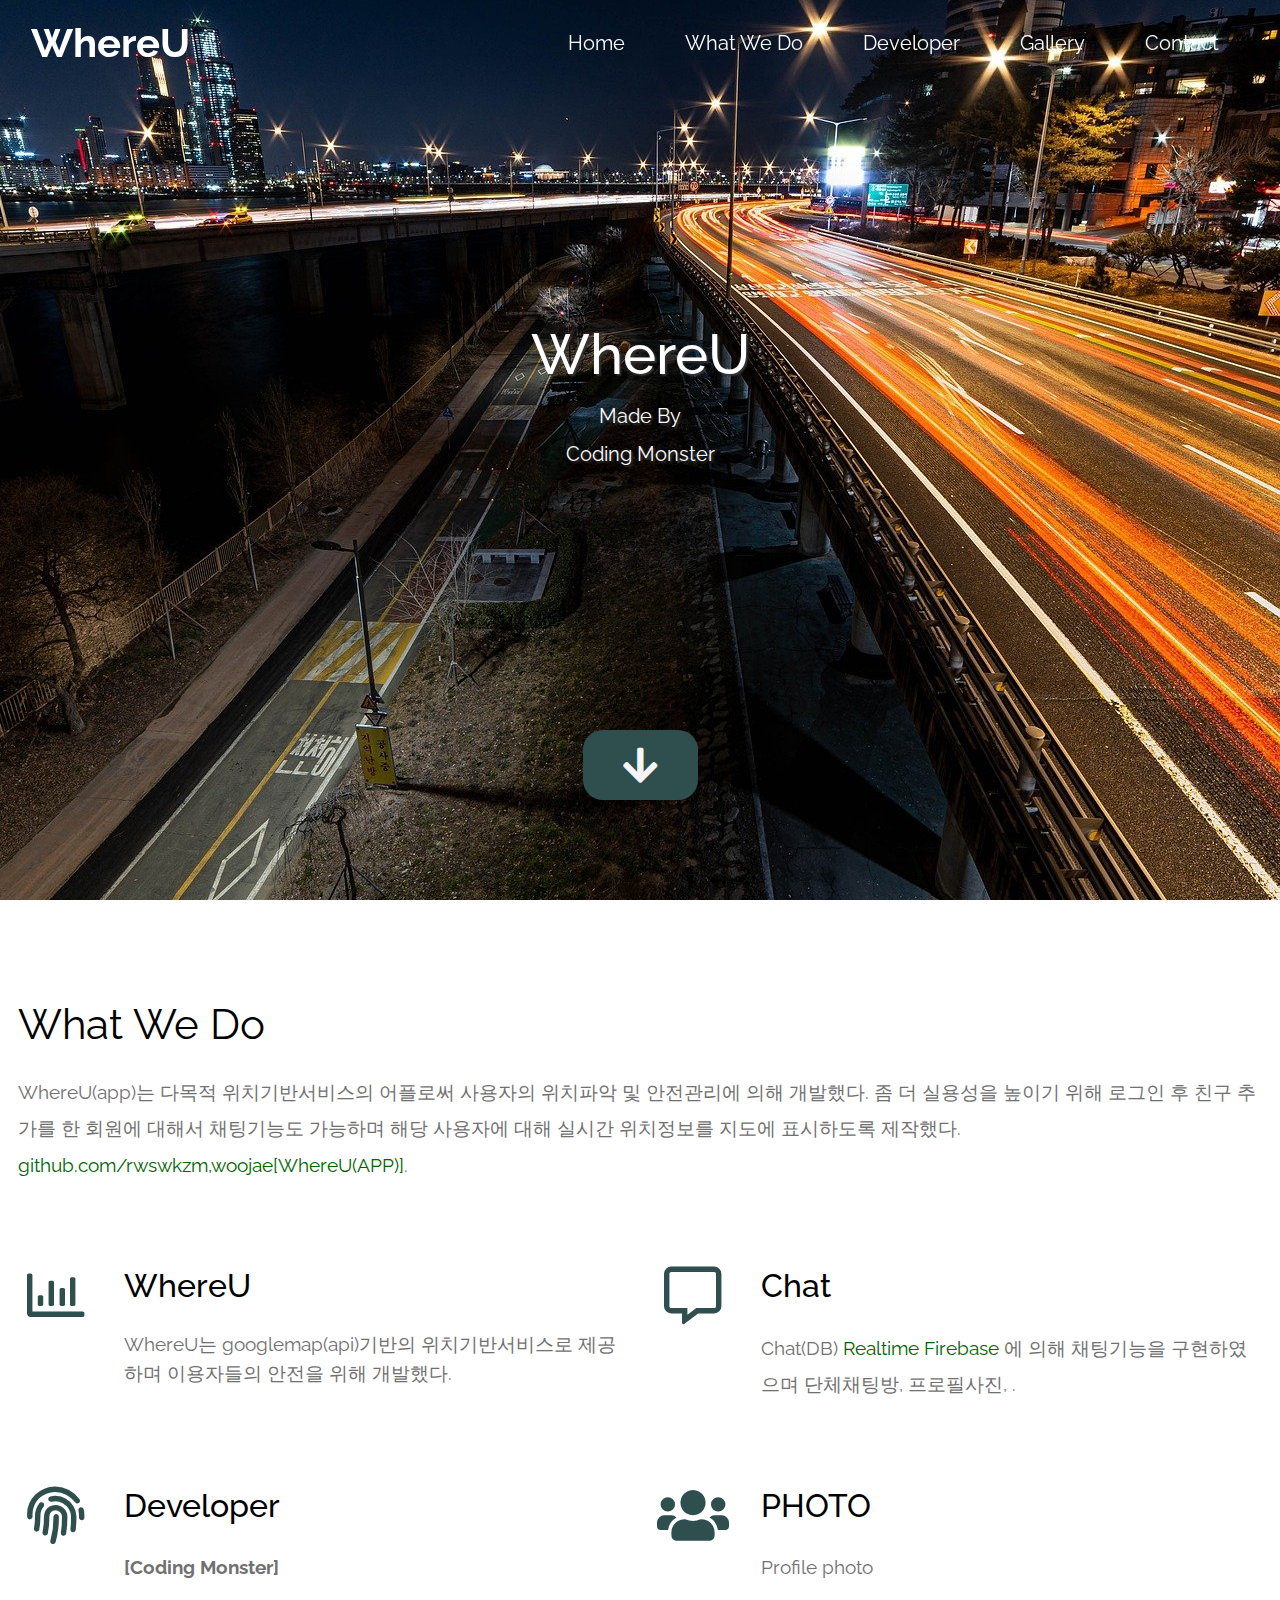
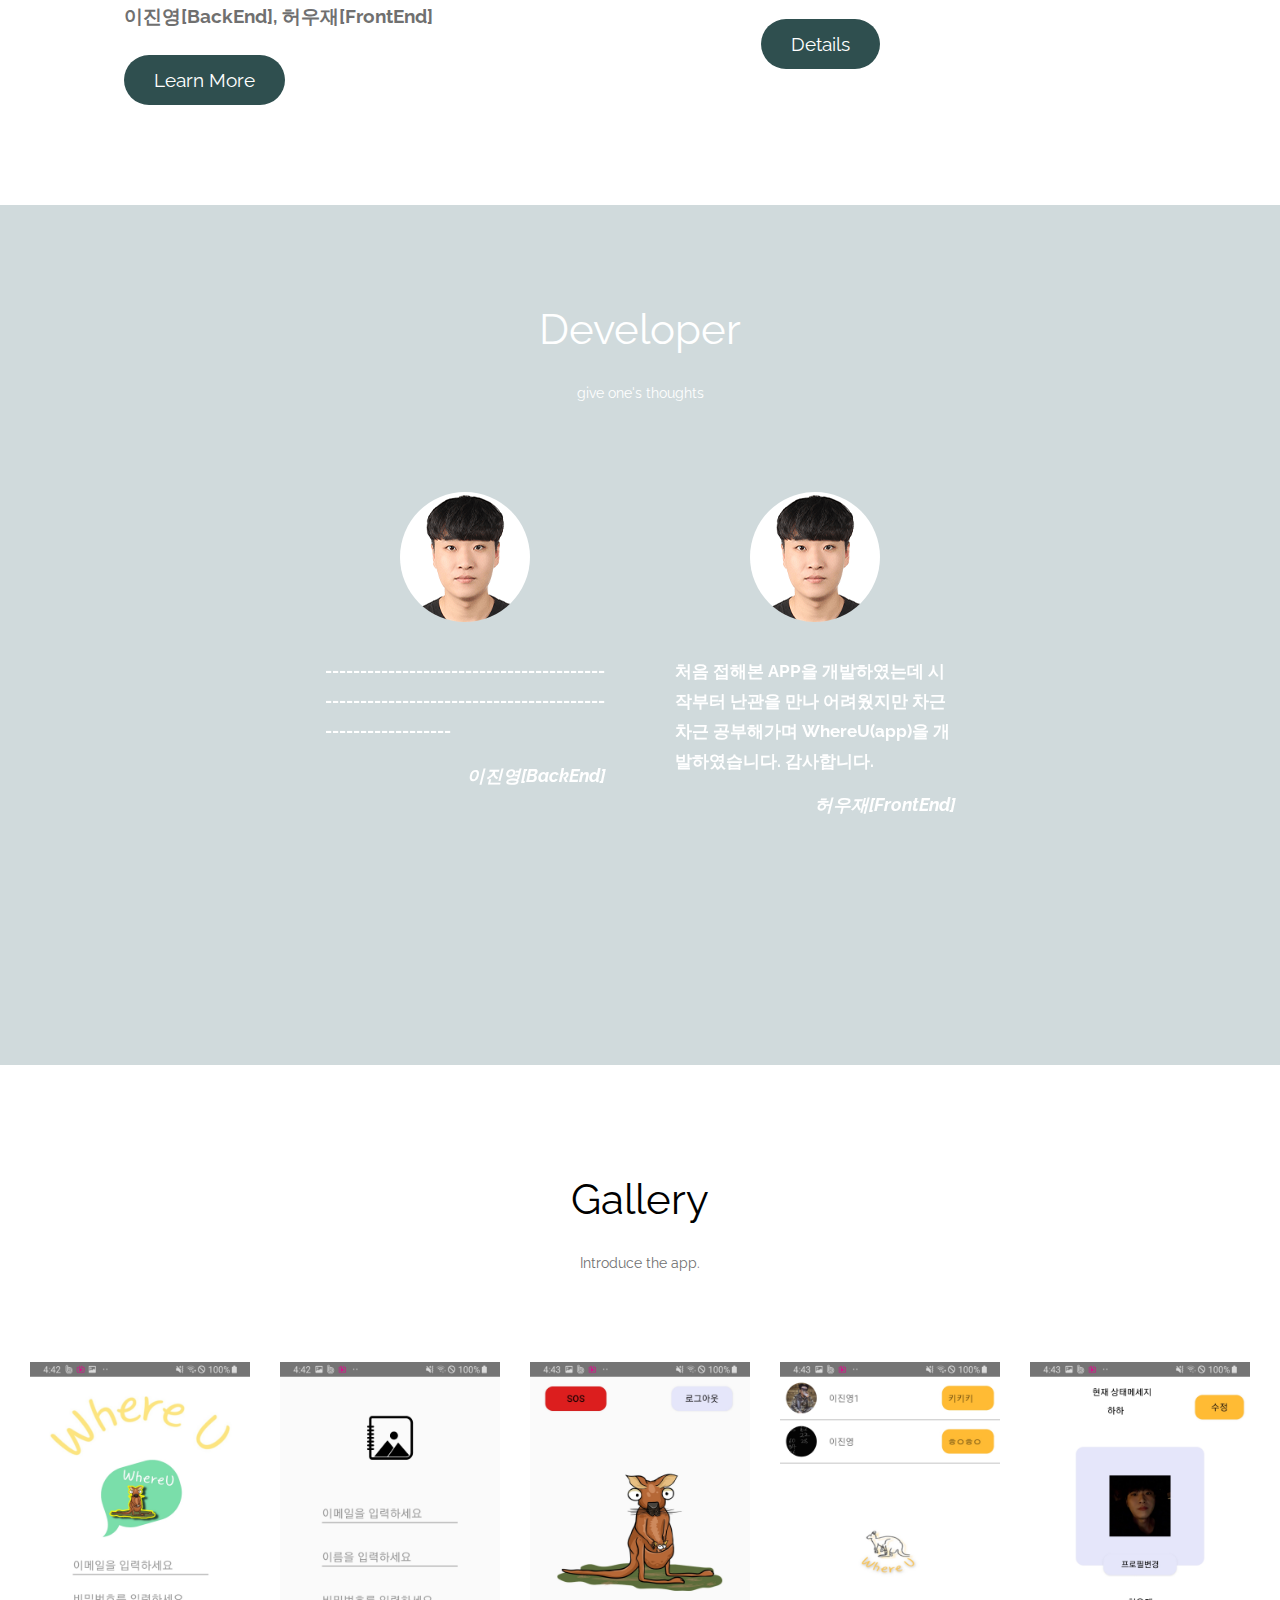
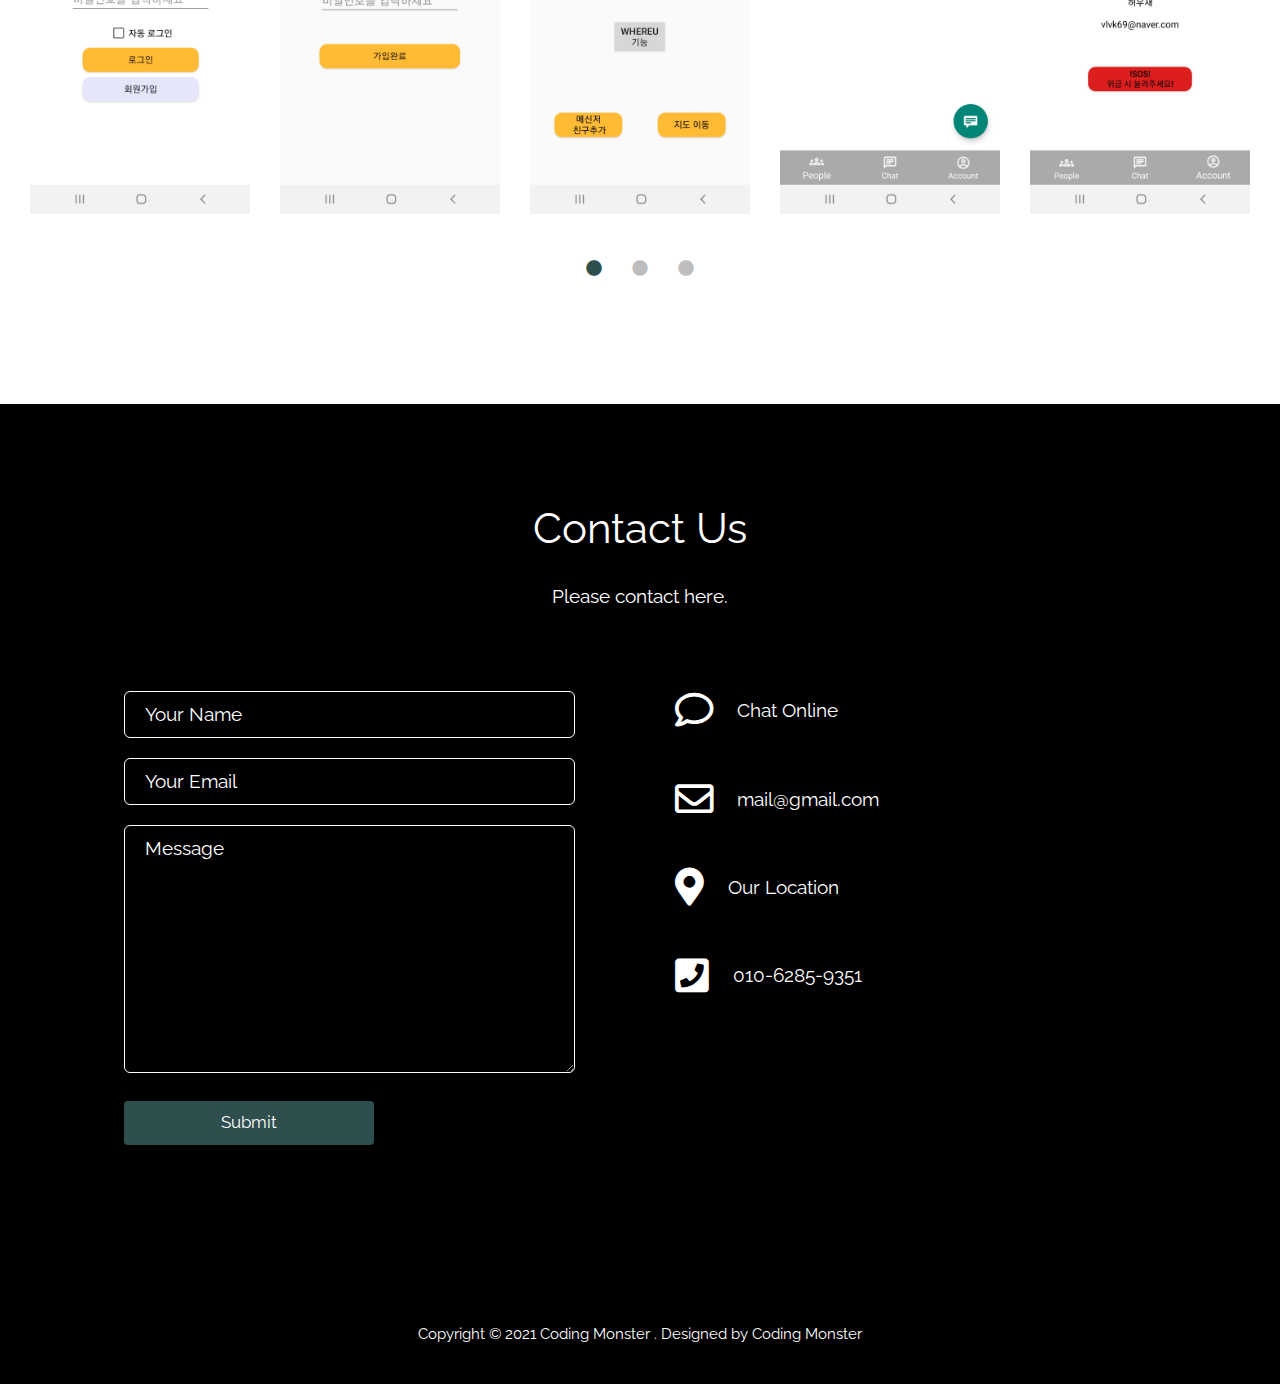
==== WhereU/index.html @ 2d0044aa "hi" ====
<!DOCTYPE html>
<html lang="en">
  <head>
    <meta charset="UTF-8" />
    <meta name="viewport" content="width=device-width, initial-scale=1.0" />
    <meta http-equiv="X-UA-Compatible" content="ie=edge" />
    <title>WhereU[Coding Monster]</title>
    <link rel="stylesheet" href="fontawesome-5.5/css/all.min.css" />
    <link rel="stylesheet" href="slick/slick.css">
    <link rel="stylesheet" href="slick/slick-theme.css">
    <link rel="stylesheet" href="magnific-popup/magnific-popup.css">
    <link rel="stylesheet" href="css/bootstrap.min.css" />
    <link rel="stylesheet" href="css/tooplate-infinite-loop.css" />
<!--
Tooplate 2117 Infinite Loop
https://www.tooplate.com/view/2117-infinite-loop
-->

  </head>
  <body>    
    <!-- Hero section -->
    <section id="infinite" class="text-white tm-font-big tm-parallax">
      <!-- Navigation -->
      <nav class="navbar navbar-expand-md tm-navbar" id="tmNav">              
        <div class="container">   
          <div class="tm-next">
              <a href="#infinite" class="navbar-brand">WhereU</a>
          </div>             
            
          <button class="navbar-toggler" type="button" data-toggle="collapse" data-target="#navbarSupportedContent" aria-controls="navbarSupportedContent" aria-expanded="false" aria-label="Toggle navigation">
            <i class="fas fa-bars navbar-toggler-icon"></i>
          </button>
          <div class="collapse navbar-collapse" id="navbarSupportedContent">
            <ul class="navbar-nav ml-auto">
              <li class="nav-item">
                  <a class="nav-link tm-nav-link" href="#infinite">Home</a>
              </li>
              <li class="nav-item">
                  <a class="nav-link tm-nav-link" href="#whatwedo">What We Do</a>
              </li>
              <li class="nav-item">
                <a class="nav-link tm-nav-link" href="#testimonials">Developer</a>
              </li>
              <li class="nav-item">
                  <a class="nav-link tm-nav-link" href="#gallery">Gallery</a>
              </li>
              <li class="nav-item">
                  <a class="nav-link tm-nav-link" href="#contact">Contact</a>
              </li>                    
            </ul>
          </div>        
        </div>
      </nav>
      
      <div class="text-center tm-hero-text-container">
        <div class="tm-hero-text-container-inner">
            <h2 class="tm-hero-title">WhereU</h2>
            <p class="tm-hero-subtitle">
              Made By
              <br>Coding Monster
            </p>
        </div>        
      </div>

      <div class="tm-next tm-intro-next">
        <a href="#whatwedo" class="text-center tm-down-arrow-link">
          <i class="fas fa-2x fa-arrow-down tm-down-arrow"></i>
        </a>
      </div>      
    </section>

    <section id="whatwedo" class="tm-section-pad-top">
      
      <div class="container">

            <div class="row tm-content-box"><!-- first row -->
                <div class="col-lg-12 col-xl-12">
                    <div class="tm-intro-text-container">
                        <h2 class="tm-text-primary mb-4 tm-section-title">What We Do</h2>
                        <p class="mb-4 tm-intro-text">
                          WhereU(app)는 다목적 위치기반서비스의 어플로써 사용자의 위치파악 및 안전관리에 의해 개발했다. 좀 더 실용성을 높이기 위해 로그인 후 친구 추가를 한 회원에 대해서 채팅기능도 가능하며 해당 사용자에 대해 실시간 위치정보를 지도에 표시하도록 제작했다.
                          <a href="https://github.com/roswkzm/android_project">github.com/rwswkzm,woojae[WhereU(APP)]</a>.</p>
                    </div>
                </div>

            </div><!-- first row -->
            
            <div class="row tm-content-box"><!-- second row -->
        		<div class="col-lg-1">
                    <i class="far fa-3x fa-chart-bar text-center tm-icon"></i>
                </div>
                <div class="col-lg-5">
                    <div class="tm-intro-text-container">
                        <h2 class="tm-text-primary mb-4">WhereU</h2>
                        WhereU는 googlemap(api)기반의 위치기반서비스로 제공하며 이용자들의 안전을 위해 개발했다.<p class="mb-4 tm-intro-text">
                          </p>
                    </div>
                </div>
                
                <div class="col-lg-1">
                    <i class="far fa-3x fa-comment-alt text-center tm-icon"></i>
                </div>
                <div class="col-lg-5">
                    <div class="tm-intro-text-container">
                        <h2 class="tm-text-primary mb-4">Chat</h2>
                        <p class="mb-4 tm-intro-text">
                          Chat(DB) <a rel="nofollow" href="https://console.firebase.google.com/u/1/project/whereu-6faf0/database/whereu-6faf0-default-rtdb/data">Realtime Firebase</a> 에 의해 채팅기능을 구현하였으며 단체채팅방, 프로필사진, .</p>
                    </div>
                </div>

            </div><!-- second row -->
            
            <div class="row tm-content-box"><!-- third row -->
        		<div class="col-lg-1">
                    <i class="fas fa-3x fa-fingerprint text-center tm-icon"></i>
                </div>
                <div class="col-lg-5">
                    <div class="tm-intro-text-container">
                        <h2 class="tm-text-primary mb-4">Developer</h2>
                        <p class="mb-4 tm-intro-text">
                        <P><strong>[Coding Monster]</strong> </P> <strong>이진영[BackEnd], 허우재[FrontEnd]</strong></p>
                          
                          <div class="tm-continue">
                            <a href="#testimonials" class="tm-intro-text tm-btn-primary">Learn More</a>
                        </div>
                    </div>
                </div>
                
                <div class="col-lg-1">
                    <i class="fas fa-3x fa-users text-center tm-icon"></i>
                </div>
                <div class="col-lg-5">
                    <div class="tm-intro-text-container">
                      <h2 class="tm-text-primary mb-4">PHOTO</h2>
                        <p class="mb-4 tm-intro-text">
                          Profile photo</p>
                          
                          <div class="tm-continue">
                            <a href="#testimonials" class="tm-intro-text tm-btn-primary">Details</a>
                        </div>
                    </div>
                </div>

            </div><!-- third row -->

        </div>
      
    </section>
    
    <section id="testimonials" class="tm-section-pad-top tm-parallax-2">      
      <div class="container tm-testimonials-content">
        <div class="row">
          <div class="col-lg-12 tm-content-box">
            <h2 class="text-white text-center mb-4 tm-section-title">Developer</h2>
            <p class="mx-auto tm-section-desc text-center">
              give one's thoughts
              </p>
            <div class="mx-auto tm-gallery-container tm-gallery-container-2">
              <div class="tm-testimonials-carousel">
                <figure class="tm-testimonial-item">
                  <img src="img/heo1.gif" alt="Image" class="img-fluid mx-auto">
                  <blockquote><strong>--------------------------------------------------------------------------------------------------</strong></blockquote>
                  <figcaption><strong>이진영[BackEnd]</strong></figcaption>
                </figure>

                <figure class="tm-testimonial-item">
                  <img src="img/heo1.gif" alt="Image" class="img-fluid mx-auto">
                  <blockquote><strong>처음 접해본 APP을 개발하였는데 시작부터 난관을 만나 어려웠지만 차근차근 공부해가며 WhereU(app)을 개발하였습니다. 감사합니다.</strong></blockquote>
                  <figcaption><strong>허우재[FrontEnd]</strong></figcaption>
                </figure>
              </div>
            </div>
          </div>
        </div>
      </div>
      <div class="tm-bg-overlay"></div>
    </section>
    
    <section id="gallery" class="tm-section-pad-top">
      <div class="container tm-container-gallery">
        <div class="row">
          <div class="text-center col-12">
              <h2 class="tm-text-primary tm-section-title mb-4">Gallery</h2>
              <p class="mx-auto tm-section-desc">
                Introduce the app.
              </p>
          </div>            
        </div>
        <div class="row">
            <div class="col-12">
                <div class="mx-auto tm-gallery-container">
                    <div class="grid tm-gallery">
                      <a href="img/1 (1).jpg">
                        <figure class="effect-honey tm-gallery-item">
                          <img src="img/1 (1).jpg" alt="Image 1" class="img-fluid">
                          <figcaption>
                            <h2><i>MainLoginActivity <span>Login Page</span></i></h2>
                          </figcaption>
                        </figure>
                      </a>
                      <a href="img/1 (2).jpg">
                        <figure class="effect-honey tm-gallery-item">
                          <img src="img/1 (2).jpg" alt="Image 2" class="img-fluid">
                          <figcaption>
                            <h2><i>LoginActivity <span>join membership</span></i></h2>
                          </figcaption>
                        </figure>
                      </a>
                      <a href="img/1 (3).jpg">
                        <figure class="effect-honey tm-gallery-item">
                          <img src="img/1 (3).jpg" alt="Image 3" class="img-fluid">
                          <figcaption>
                            <h2><i><span>MainActivity</span> Choice window</i></h2>
                          </figcaption>
                        </figure>
                      </a>
                      <a href="img/1 (4).jpg">
                        <figure class="effect-honey tm-gallery-item">
                          <img src="img/1 (4).jpg" alt="Image 4" class="img-fluid">
                          <figcaption>
                            <h2><i>ChatActivity <span>People chat</span></i></h2>
                          </figcaption>
                        </figure>
                      </a>
                      <a href="img/1 (6).jpg">
                        <figure class="effect-honey tm-gallery-item">
                          <img src="img/1 (6).jpg" alt="Image 5" class="img-fluid">
                          <figcaption>
                            <h2><i><span>Account</span> a personal profile</i></h2>
                          </figcaption>
                        </figure>
                      </a>
                      <a href="img/1 (7).jpg">
                        <figure class="effect-honey tm-gallery-item">
                          <img src="img/1 (7).jpg" alt="Image 6" class="img-fluid">
                          <figcaption>
                            <h2><i>User <span>room</span></i></h2>
                          </figcaption>
                        </figure>
                      </a>
                      <a href="img/1 (9).jpg">
                        <figure class="effect-honey tm-gallery-item">
                          <img src="img/1 (9).jpg" alt="Image 7" class="img-fluid">
                          <figcaption>
                            <h2><i>MAPs <span>sangji</span></i></h2>
                          </figcaption>
                        </figure>
                      </a>
                      <a href="img/1 (10).jpg">
                        <figure class="effect-honey tm-gallery-item">
                          <img src="img/1 (10).jpg" alt="Image 8" class="img-fluid">
                          <figcaption>
                            <h2><i>My location <span>lat&long</span></i></h2>
                          </figcaption>
                        </figure>
                      </a>
                    </div>
                </div>                
            </div>        
          </div>
      </div>
    </section>

    <!-- Contact -->
    <section id="contact" class="tm-section-pad-top tm-parallax-2">
    
      <div class="container tm-container-contact">
        
        <div class="row">
            
            <div class="text-center col-12">
                <h2 class="tm-section-title mb-4">Contact Us</h2>
                <p class="mb-5">
                  Please contact here.
                </p><br>
            </div>
            
            <div class="col-sm-12 col-md-6">
              <form action="" method="get">
                <input id="name" name="name" type="text" placeholder="Your Name" class="tm-input" required />
                <input id="email" name="email" type="email" placeholder="Your Email" class="tm-input" required />
                <textarea id="message" name="message" rows="8" placeholder="Message" class="tm-input" required></textarea>
                <button type="submit" class="btn tm-btn-submit">Submit</button>
              </form>
            </div>
            
            <div class="col-sm-12 col-md-6">

                <div class="contact-item">
                  <a rel="nofollow" href="https://github.com/roswkzm/android_project" class="item-link">
                      <i class="far fa-2x fa-comment mr-4"></i>
                      <span class="mb-0">Chat Online</span>
                  </a>              
                </div>
                
                <div class="contact-item">
                  <a rel="nofollow" href="h69088@gmail.com" class="item-link">
                      <i class="far fa-2x fa-envelope mr-4"></i>
                      <span class="mb-0">mail@gmail.com</span>
                  </a>              
                </div>
                
                <div class="contact-item">
                  <a rel="nofollow" href="https://www.google.com/maps" class="item-link">
                      <i class="fas fa-2x fa-map-marker-alt mr-4"></i>
                      <span class="mb-0">Our Location</span>
                  </a>              
                </div>
                
                <div class="contact-item">
                  <a rel="nofollow" href="tel:01062859351" class="item-link">
                      <i class="fas fa-2x fa-phone-square mr-4"></i>
                      <span class="mb-0">010-6285-9351</span>
                  </a>              
                </div>
                
                <div class="contact-item">&nbsp;</div>
            
            </div>
            
            
        </div><!-- row ending -->
        
      </div>

      	<footer class="text-center small tm-footer">
          <p class="mb-0">
          Copyright &copy; 2021 Coding Monster
          
          . <a rel="nofollow" href="https://www.tooplate.com" title="HTML templates">Designed by Coding Monster</a></p>
        </footer>

    </section>
    
    <script src="js/jquery-1.9.1.min.js"></script>     
    <script src="slick/slick.min.js"></script>
    <script src="magnific-popup/jquery.magnific-popup.min.js"></script>
    <script src="js/easing.min.js"></script>
    <script src="js/jquery.singlePageNav.min.js"></script>     
    <script src="js/bootstrap.min.js"></script> 
    <script>

      function getOffSet(){
        var _offset = 450;
        var windowHeight = window.innerHeight;

        if(windowHeight > 500) {
          _offset = 400;
        } 
        if(windowHeight > 680) {
          _offset = 300
        }
        if(windowHeight > 830) {
          _offset = 210;
        }

        return _offset;
      }

      function setParallaxPosition($doc, multiplier, $object){
        var offset = getOffSet();
        var from_top = $doc.scrollTop(),
          bg_css = 'center ' +(multiplier * from_top - offset) + 'px';
        $object.css({"background-position" : bg_css });
      }

      // Parallax function
      // Adapted based on https://codepen.io/roborich/pen/wpAsm        
      var background_image_parallax = function($object, multiplier, forceSet){
        multiplier = typeof multiplier !== 'undefined' ? multiplier : 0.5;
        multiplier = 1 - multiplier;
        var $doc = $(document);
        // $object.css({"background-attatchment" : "fixed"});

        if(forceSet) {
          setParallaxPosition($doc, multiplier, $object);
        } else {
          $(window).scroll(function(){          
            setParallaxPosition($doc, multiplier, $object);
          });
        }
      };

      var background_image_parallax_2 = function($object, multiplier){
        multiplier = typeof multiplier !== 'undefined' ? multiplier : 0.5;
        multiplier = 1 - multiplier;
        var $doc = $(document);
        $object.css({"background-attachment" : "fixed"});
        
        $(window).scroll(function(){
          if($(window).width() > 768) {
            var firstTop = $object.offset().top,
                pos = $(window).scrollTop(),
                yPos = Math.round((multiplier * (firstTop - pos)) - 186);              

            var bg_css = 'center ' + yPos + 'px';

            $object.css({"background-position" : bg_css });
          } else {
            $object.css({"background-position" : "center" });
          }
        });
      };
      
      $(function(){
        // Hero Section - Background Parallax
        background_image_parallax($(".tm-parallax"), 0.30, false);
        background_image_parallax_2($("#contact"), 0.80);   
        background_image_parallax_2($("#testimonials"), 0.80);   
        
        // Handle window resize
        window.addEventListener('resize', function(){
          background_image_parallax($(".tm-parallax"), 0.30, true);
        }, true);

        // Detect window scroll and update navbar
        $(window).scroll(function(e){          
          if($(document).scrollTop() > 120) {
            $('.tm-navbar').addClass("scroll");
          } else {
            $('.tm-navbar').removeClass("scroll");
          }
        });
        
        // Close mobile menu after click 
        $('#tmNav a').on('click', function(){
          $('.navbar-collapse').removeClass('show'); 
        })

        // Scroll to corresponding section with animation
        $('#tmNav').singlePageNav({
          'easing': 'easeInOutExpo',
          'speed': 600
        });        
        
        // Add smooth scrolling to all links
        // https://www.w3schools.com/howto/howto_css_smooth_scroll.asp
        $("a").on('click', function(event) {
          if (this.hash !== "") {
            event.preventDefault();
            var hash = this.hash;

            $('html, body').animate({
              scrollTop: $(hash).offset().top
            }, 600, 'easeInOutExpo', function(){
              window.location.hash = hash;
            });
          } // End if
        });

        // Pop up
        $('.tm-gallery').magnificPopup({
          delegate: 'a',
          type: 'image',
          gallery: { enabled: true }
        });

        $('.tm-testimonials-carousel').slick({
          dots: true,
          prevArrow: false,
          nextArrow: false,
          infinite: false,
          slidesToShow: 3,
          slidesToScroll: 1,
          responsive: [
            {
              breakpoint: 992,
              settings: {
                slidesToShow: 2
              }
            },
            {
              breakpoint: 768,
              settings: {
                slidesToShow: 2
              }
            }, 
            {
              breakpoint: 480,
              settings: {
                  slidesToShow: 1
              }                 
            }
          ]
        });

        // Gallery
        $('.tm-gallery').slick({
          dots: true,
          infinite: false,
          slidesToShow: 5,
          slidesToScroll: 2,
          responsive: [
          {
            breakpoint: 1199,
            settings: {
              slidesToShow: 4,
              slidesToScroll: 2
            }
          },
          {
            breakpoint: 991,
            settings: {
              slidesToShow: 3,
              slidesToScroll: 2
            }
          },
          {
            breakpoint: 767,
            settings: {
              slidesToShow: 2,
              slidesToScroll: 1
            }
          },
          {
            breakpoint: 480,
            settings: {
              slidesToShow: 1,
              slidesToScroll: 1
            }
          }
        ]
        });
      });
    </script>
  </body>
</html>
---- WhereU/css/tooplate-infinite-loop.css ----
@import url("https://fonts.googleapis.com/css?family=Raleway:100,300,400,500,700,900");

body {
	font-family: "Raleway", sans-serif;
	font-size: 1.2em;
  color: #707070;
  margin: 0;
  padding: 0;
  overflow-x: hidden;
}
a {
  transition: all 0.3s ease;
  color: darkgreen;
}

a:hover,
a:focus {
  text-decoration: none;
  color: #D40;
}

a:focus {
  outline: none;
}

.btn {
  padding: 8px 32px;
}

.btn:hover {
  background-color: #ced4da;
}

blockquote {
  font-size: 0.86em;
  line-height: 1.8em;
}

.tm-section-pad-top {
  padding-top: 80px;
  padding-bottom: 40px;
}

.tm-content-box {
  padding-top: 20px;
  padding-bottom: 40px;
}

.tm-text-primary {
  color: black;
}

.tm-font-big {
  font-size: 1.25rem;
}

.tm-btn-primary {
  color: white;
  border-radius: 25px;
  background-color: darkslategray;
  padding: 14px 30px;
}

.tm-btn-primary:hover,
.tm-btn-primary:focus {
  color: white;
  background-color: darkcyan;
}

/* Navbar */

.tm-navbar {
  position: fixed;
  width: 100%;
  z-index: 1000;
  background-color: transparent;
  transition: all 0.3s ease;
}

.tm-navbar.scroll {
  background-color: white;
  border-bottom: 1px solid #e9ecef;
}

.navbar-brand {
  color: white;
  font-size: 2em;
  font-weight: bold;
}

.navbar-brand:hover,
.tm-navbar.scroll .navbar-brand:hover {
  color: darkslategray;
}

.tm-navbar.scroll .navbar-brand {
  color: darkslategray;
}

.nav-item {
  list-style: none;
}

.tm-nav-link {
  color: white;
}

.tm-navbar.scroll .tm-nav-link {
  color: darkslategray;
}

.tm-navbar.scroll .tm-nav-link:hover,
.tm-navbar.scroll .tm-nav-link.current,
.tm-nav-link:hover {
  color: #FFF;
  border-radius: 25px;
  background-color: darkslategray;
}

.navbar-toggler {
  border: 1px solid white;
  padding-left: 10px;
  padding-right: 10px;
}

.navbar-toggler-icon {
  color: white;
  padding-top: 6px;
}

.tm-navbar.scroll .navbar-toggler {
  border: 1px solid #707070;
}

.tm-navbar.scroll .navbar-toggler-icon {
  color: #707070;
}

/* Hero */

#infinite {
	background-color: #222;
  background-image: url(../img/back4.jpg);
  background-repeat: no-repeat;
  height: 100vh;
  min-height: 375px;
  position: relative;
}

@media (min-height: 600px) and (min-width: 1920px) {
  #infinite {
    background-size: cover;
  }
}

@media (min-height: 830px) {
  #infinite {
    background-position: center -210px;
  }
}

@media (min-height: 680px) and (max-height: 829px) {
  #infinite {
    background-position: center -300px;
  }
}

@media (min-height: 500px) and (max-height: 679px) {
  #infinite {
    background-position: center -400px;
  }
}

@media (max-height: 499px) {
  #infinite {
    background-position: center -450px;
  }
}

.tm-hero-text-container {
  width: 100%;
  height: 100%;
  display: flex;
  flex-flow: column;
  justify-content: center;
}

.tm-hero-text-container-inner {
  margin-top: -90px;
}

.tm-hero-title {
  font-size: 3.5rem;
  text-shadow: 2px 2px 2px #333;
}

.tm-hero-subtitle {
  text-shadow: 2px 2px 2px #333;
}

.tm-intro-next {
  position: absolute;
  bottom: 100px;
  left: 0;
  right: 0;
}

@media (max-height: 480px) {
  .tm-hero-text-container-inner {
    margin-top: -40px;
  }

  .tm-intro-next {
    bottom: 20px;
  }
}

.tm-down-arrow-link {
  display: block;
  margin-top: 18%;
  border-radius: 20px;
}

.tm-down-arrow {
  	color: whitesmoke;
    cursor: pointer;
    border-radius: 20px;
    background: darkslategray;
    padding: 15px 40px;
    transition: all 0.3s ease;
}

.tm-down-arrow:hover,
.tm-down-arrow:focus {
  color: #FFF;
  border-radius: 20px;
  background: darkcyan;
  padding: 20px 50px;
}

/* Introduction */

#introduction {
  padding-bottom: 100px;
}

.tm-section-title {
  font-size: 2.6rem;
  font-weight: normal;
}

.tm-intro-text {
  font-size: 1.2rem;
}

.tm-icon {
  display: block;
  color: darkslategray;
}

.tm-continue {
	padding: 20px 0 30px 0;
}

/* Testimonials */
#testimonials {
  color: white;
  background-image: url(../img/back5.jpg);
  background-size: cover;
  background-repeat: no-repeat;
  background-size: 100%;
  position: relative;
}

@media (max-width: 991px) {
  #testimonials {
    background-image: url(../img/back5.jpg);
  }
}

.tm-testimonials-content {
  position: relative;
  z-index: 100;
}

.tm-bg-overlay {
  width: 100%;
  height: 100%;
  background: rgba(20, 70, 80, 0.2);
  position: absolute;
  top: 0;
  left: 0;
  right: 0;
  bottom: 0;
  z-index: 0;
}

.tm-testimonials-carousel {
  max-width: 1050px;
  margin: 0 auto;
}

.tm-testimonial-item {
  max-width: 290px;
  margin-left: 35px;
  margin-right: 35px;
}

.tm-testimonial-item img {
  border-radius: 50%;
  margin-bottom: 35px;
}

.tm-testimonial-item figcaption {
  text-align: right;
  font-style: italic;
  font-size: 1.1rem;
}

/* Work */

.tm-section-desc {
  max-width: 650px;
  width: 100%;
  font-size: 0.9rem;
}

.tm-gallery-container {
  padding-top: 70px;
  padding-bottom: 120px;
}

.tm-gallery-item {
  margin: 0 15px;
}

.slick-dots {
  bottom: -65px;
}

.slick-dots li {
  margin: 0 13px;
}

.slick-dots li button:hover:before,
.slick-dots li button:focus:before,
.slick-dots li.slick-active button:before {
  opacity: 1;
  color: darkslategray;
}

.tm-testimonials-carousel .slick-dots li button:before {
  color: white;
  opacity: 0.5;
}

.tm-testimonials-carousel .slick-dots li button:hover:before,
.tm-testimonials-carousel .slick-dots li button:focus:before,
.tm-testimonials-carousel .slick-dots li.slick-active button:before {
  color: white;
  opacity: 1;
}

.slick-dots li button:before {
  font-size: 18px;
}

/* Hover Effect */
/* Common style */
.grid figure {
  position: relative;
  float: left;
  overflow: hidden;
  background: darkslategray;
  text-align: center;
  cursor: pointer;
}

.grid figure img {
  position: relative;
  display: block;
  min-height: 100%;
  max-width: 100%;
  opacity: 0.8;
}

.grid figure figcaption {
  padding: 2em;
  color: #fff;
  text-transform: uppercase;
  font-size: 1.25em;
  -webkit-backface-visibility: hidden;
  backface-visibility: hidden;
}

.grid figure figcaption::before,
.grid figure figcaption::after {
  pointer-events: none;
}

.grid figure figcaption,
.grid figure figcaption > a {
  position: absolute;
  top: 0;
  left: 0;
  width: 100%;
  height: 100%;
}

/* Anchor will cover the whole item by default */
/* For some effects it will show as a button */
.grid figure figcaption > a {
  z-index: 1000;
  text-indent: 200%;
  white-space: nowrap;
  font-size: 0;
  opacity: 0;
}

.grid figure h2 {
  word-spacing: -0.15em;
  font-size: 0.9em;
  font-weight: 300;
}

.grid figure h2 span {
  font-weight: 600;
}

.grid figure h2,
.grid figure p {
  margin: 0;
}

.grid figure p {
  letter-spacing: 1px;
  font-size: 68.5%;
}

/*---------------*/
/***** Honey *****/
/*---------------*/

figure.effect-honey {
  background: #4a3753;
  max-width: 220px;
}

figure.effect-honey img {
  opacity: 1;
  -webkit-transition: opacity 0.35s;
  transition: opacity 0.35s;
}

figure.effect-honey:hover img {
  opacity: 0.4;
}

figure.effect-honey figcaption::before {
  position: absolute;
  bottom: 0;
  left: 0;
  width: 100%;
  height: 10px;
  background: darkslategray;
  content: "";
  -webkit-transform: translate3d(0, 10px, 0);
  transform: translate3d(0, 10px, 0);
}

figure.effect-honey h2 {
  position: absolute;
  bottom: 0;
  left: 0;
  padding: 1em 1.5em;
  width: 100%;
  text-align: left;
  -webkit-transform: translate3d(0, -30px, 0);
  transform: translate3d(0, -30px, 0);
}

figure.effect-honey h2 i {
  font-style: normal;
  opacity: 0;
  -webkit-transition: opacity 0.35s, -webkit-transform 0.35s;
  transition: opacity 0.35s, transform 0.35s;
  -webkit-transform: translate3d(0, -30px, 0);
  transform: translate3d(0, -30px, 0);
}

figure.effect-honey figcaption::before,
figure.effect-honey h2 {
  -webkit-transition: -webkit-transform 0.35s;
  transition: transform 0.35s;
}

figure.effect-honey:hover figcaption::before,
figure.effect-honey:hover h2,
figure.effect-honey:hover h2 i {
  opacity: 1;
  -webkit-transform: translate3d(0, 0, 0);
  transform: translate3d(0, 0, 0);
}

.tm-container-gallery {
	padding-top: 30px;
	}

/* Contact */

#contact {
  color: white;
  background-color: black;
  background-image: url(../img/backk.jpg);
  background-position: center;
  background-repeat: no-repeat;
  min-height: 980px;
  position: relative;
  padding-bottom: 50px;
  padding-top: 100px;
}

.contact-item {
  margin-left: 20px;
  margin-bottom: 50px;
}

.item-link {
  display: flex;
  align-items: center;
}

.item-link i,
.item-link span {
  color: white;
  transition: all 0.3s ease;
}

.item-link:hover i,
.item-link:hover span {
  color: darkslategray;
}

.tm-input {
	margin: 0 0 20px 0;
	width: 90%;
  padding: 8px 20px;
  border-radius: 6px;
  border: 1px solid white;
  background: transparent;
  color: white;
}

.tm-btn-submit {
	font-size: 0.9em;
	color: #fff;
	background-color: darkslategray;
	width: 50%;
	margin-bottom: 60px;
}

.tm-btn-submit:hover {
	color: #fff;
	background-color: darkseagreen;
}

::placeholder {
  /* Chrome, Firefox, Opera, Safari 10.1+ */
  color: white;
  opacity: 1; /* Firefox */
}

:-ms-input-placeholder {
  /* Internet Explorer 10-11 */
  color: white;
}

::-ms-input-placeholder {
  /* Microsoft Edge */
  color: white;
}

.tm-footer {
  position: absolute;
  bottom: 35px;
  left: 0;
  right: 0;
  padding: 0 15px;
}

.tm-footer a {
	color: #fff;
}

.tm-footer a:hover {
	color: darkslategray;
}

.tm-footer-link {
  color: white;
}

.tm-footer-link:hover,
.tm-footer-link:focus {
  color: darkslategray;
  text-decoration: none;
}

p {
  line-height: 1.9;
}

@media (min-width: 768px) {
  .tm-intro-text-container {
    padding-left: 0px;
  }

  .navbar-expand-md .navbar-nav .nav-link {
    padding-right: 30px;
    padding-left: 30px;
  }
}

@media (min-width: 1200px) {
  .container {
    max-width: 1275px;
  }

  .tm-container-gallery {
    max-width: 1290px;
  }

  .tm-container-contact {
    max-width: 1063px;
  }
}

@media (max-width: 991px) {
  .tm-intro-text-container {
    padding-left: 15px;
    padding-top: 30px;
    max-width: 600px;
    margin-left: auto;
    margin-right: auto;
  }

  .tm-intro-img {
    display: block;
    margin-left: auto;
    margin-right: auto;
  }

  .tm-btn-submit {
    margin-left: 0;
    margin-top: 20px;
  }
}

@media (max-width: 767px) {

  .navbar-nav {
    max-width: 200px;
    text-align: right;
  }

  .navbar-collapse {
    background-color: rgb(255, 255, 255);
    padding: 10px;
    border-radius: 3px;
  }

  .navbar-collapse .nav-link {
    color: #707070;
	padding-right: 20px;
  }
}

@media (max-width: 480px) {
  .tm-gallery-container {
    max-width: 220px;
    margin-left: auto;
    margin-right: auto;
  }

  .tm-gallery-container-2 {
    max-width: 350px;
  }

  .slick-dots li {
    margin: 0 8px;
  }

  .tm-gallery-item {
    margin: 0;
  }
}
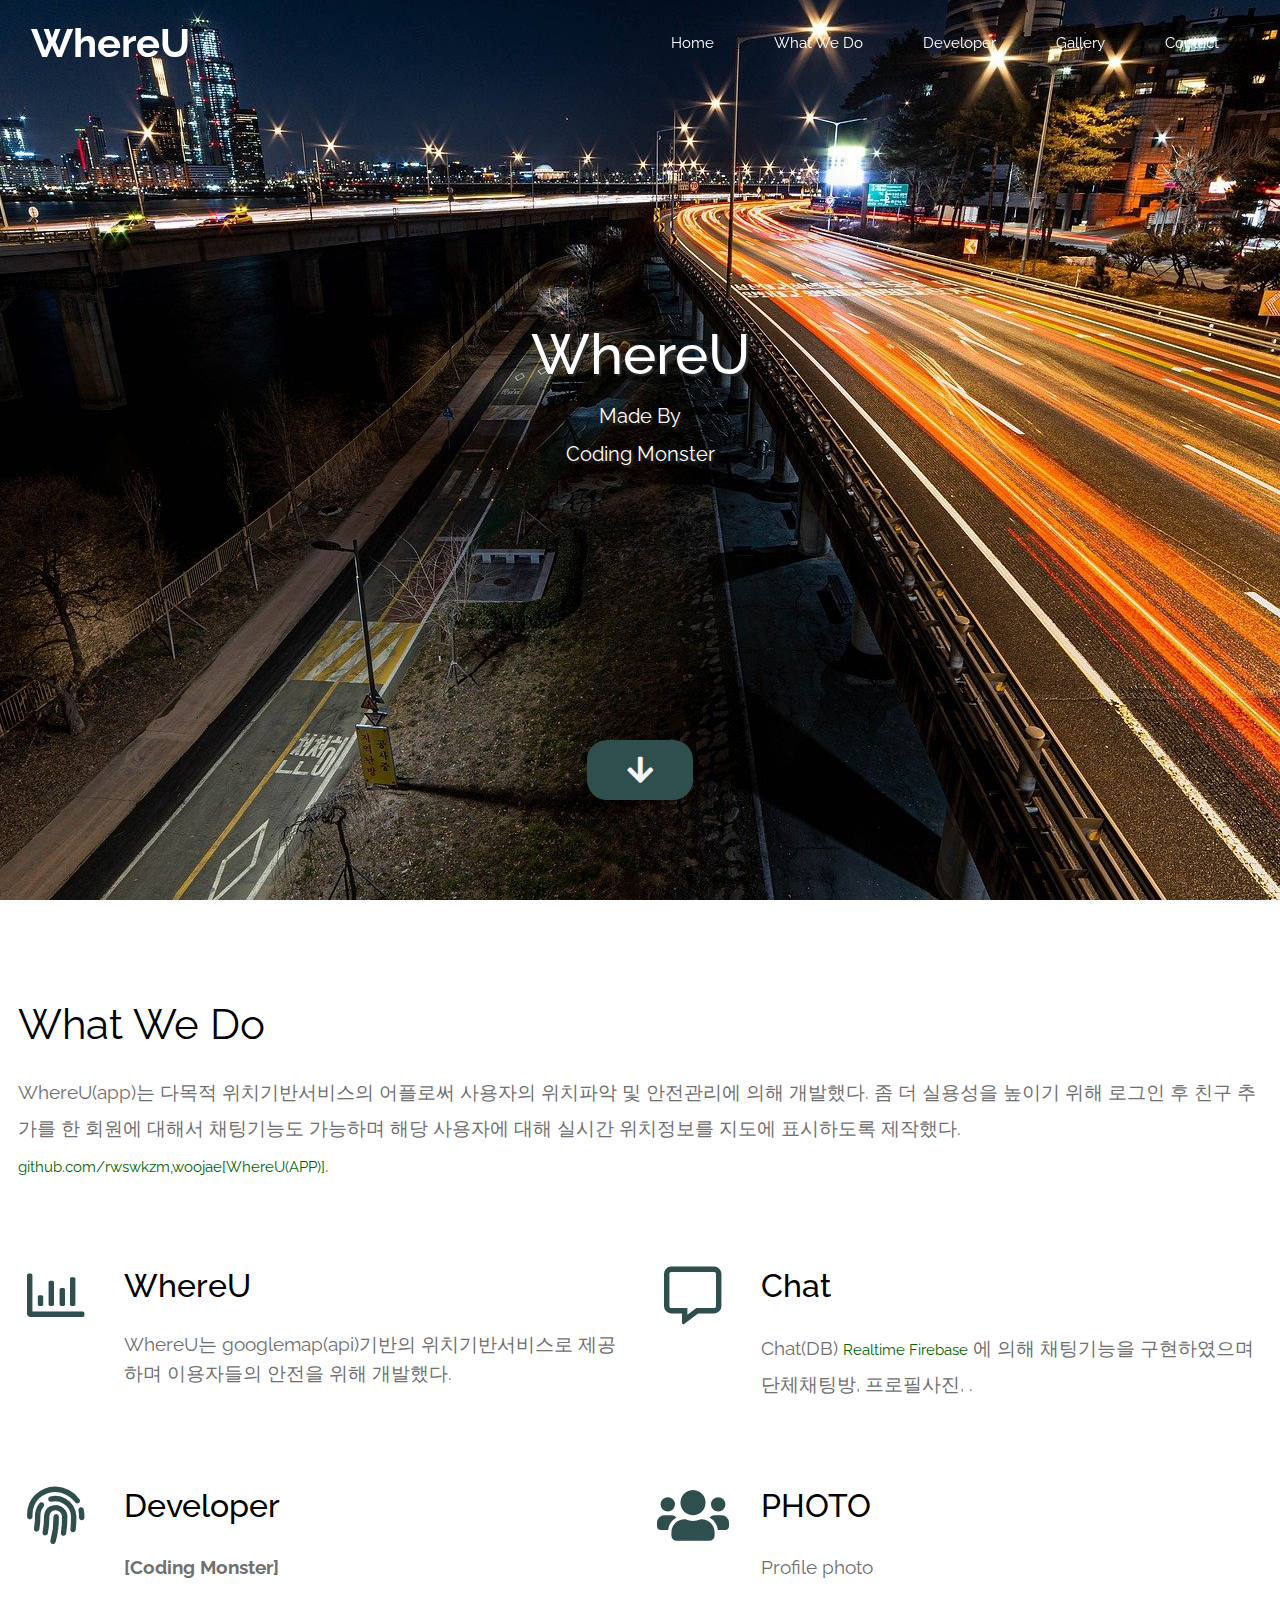
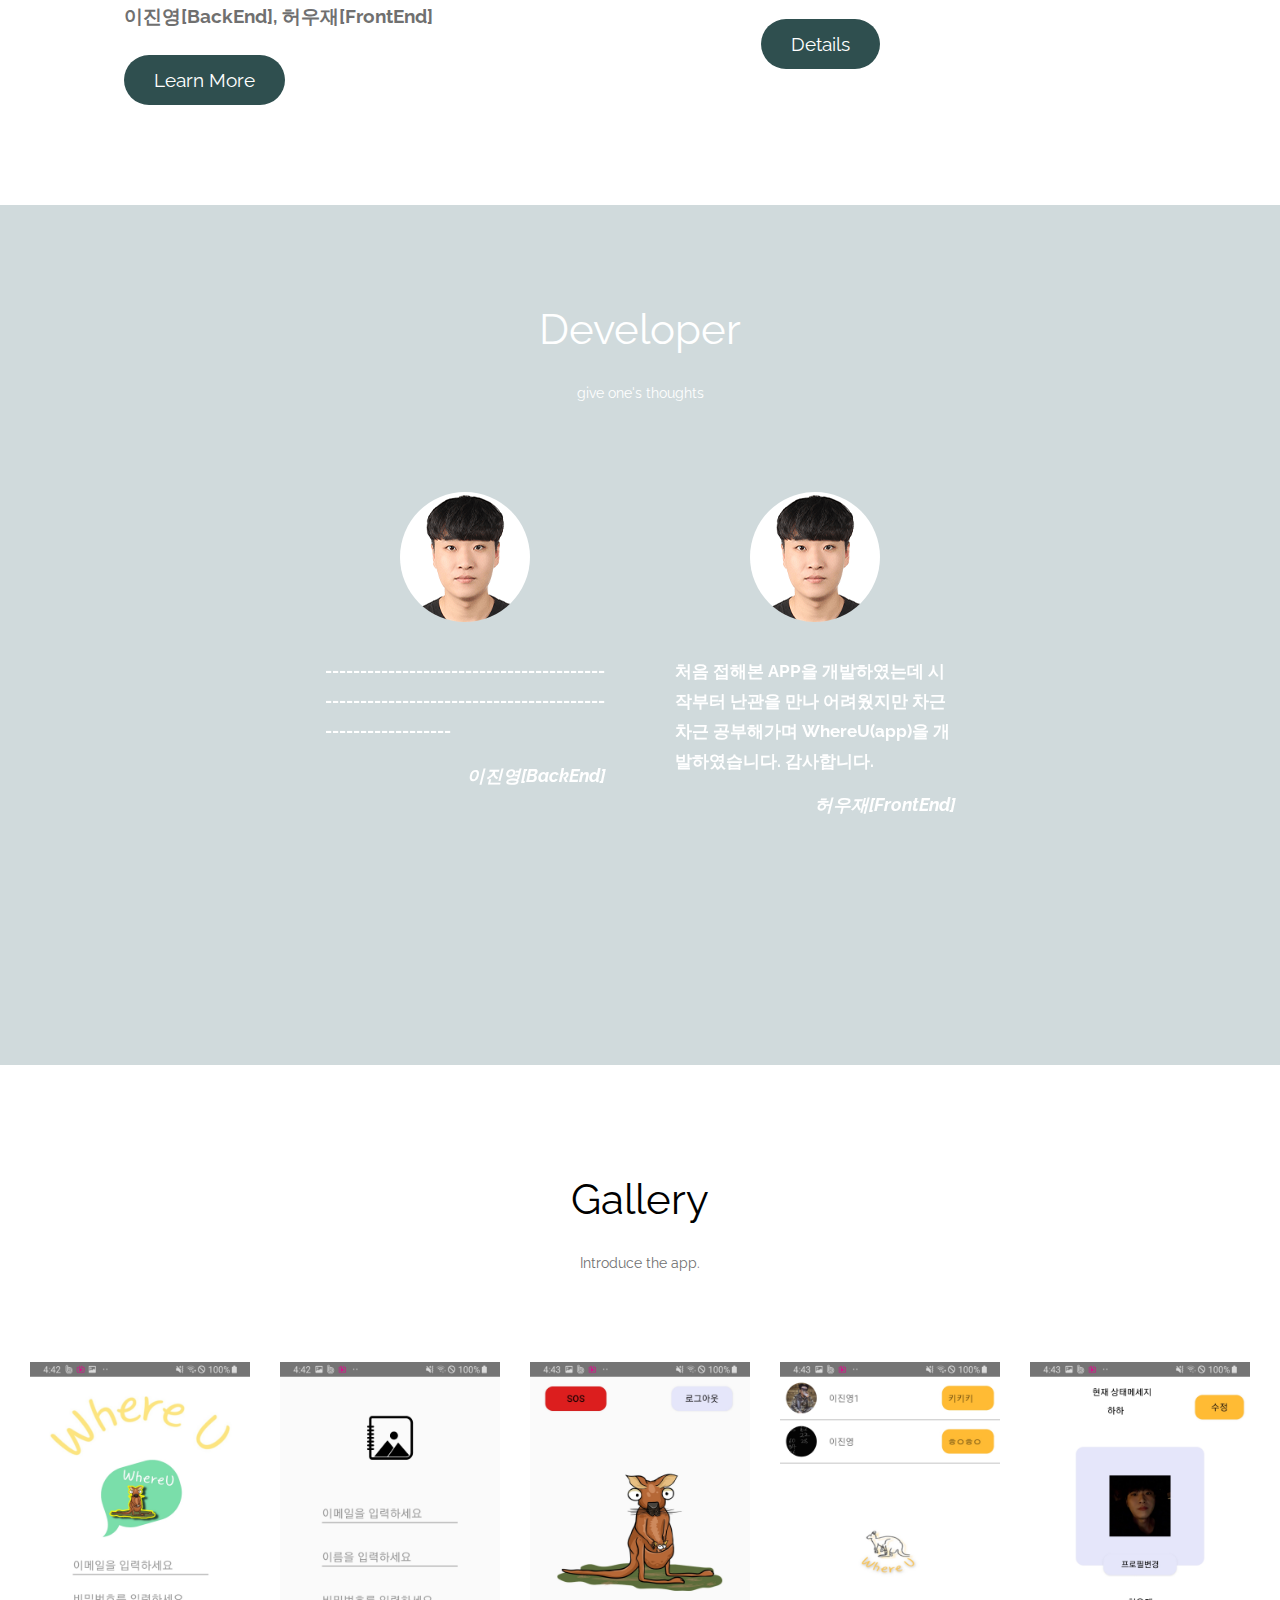
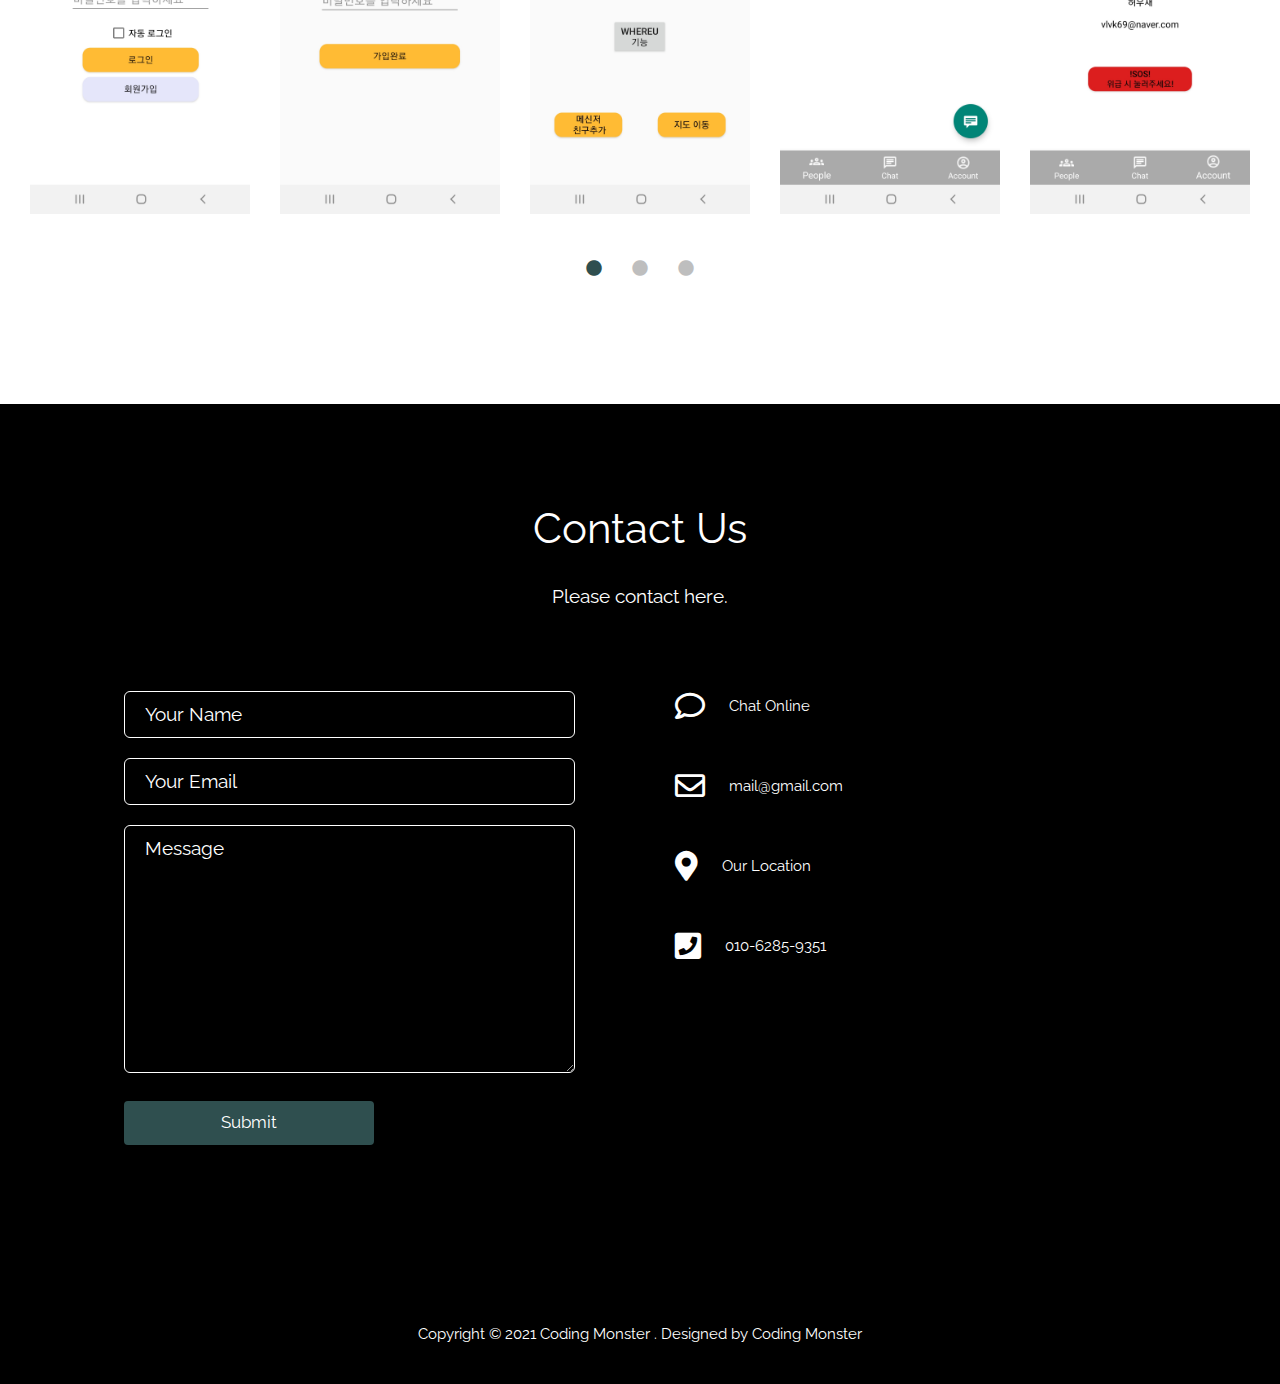
==== commit e4e43702: "hee" ====
--- a/WhereU/index.html
+++ b/WhereU/index.html
@@ -11,10 +11,7 @@
     <link rel="stylesheet" href="magnific-popup/magnific-popup.css">
     <link rel="stylesheet" href="css/bootstrap.min.css" />
     <link rel="stylesheet" href="css/tooplate-infinite-loop.css" />
-<!--
-Tooplate 2117 Infinite Loop
-https://www.tooplate.com/view/2117-infinite-loop
--->
+
 
   </head>
   <body>    
--- a/WhereU/css/tooplate-infinite-loop.css
+++ b/WhereU/css/tooplate-infinite-loop.css
@@ -12,6 +12,7 @@
 a {
   transition: all 0.3s ease;
   color: darkgreen;
+  font-size: 15px;
 }
 
 a:hover,
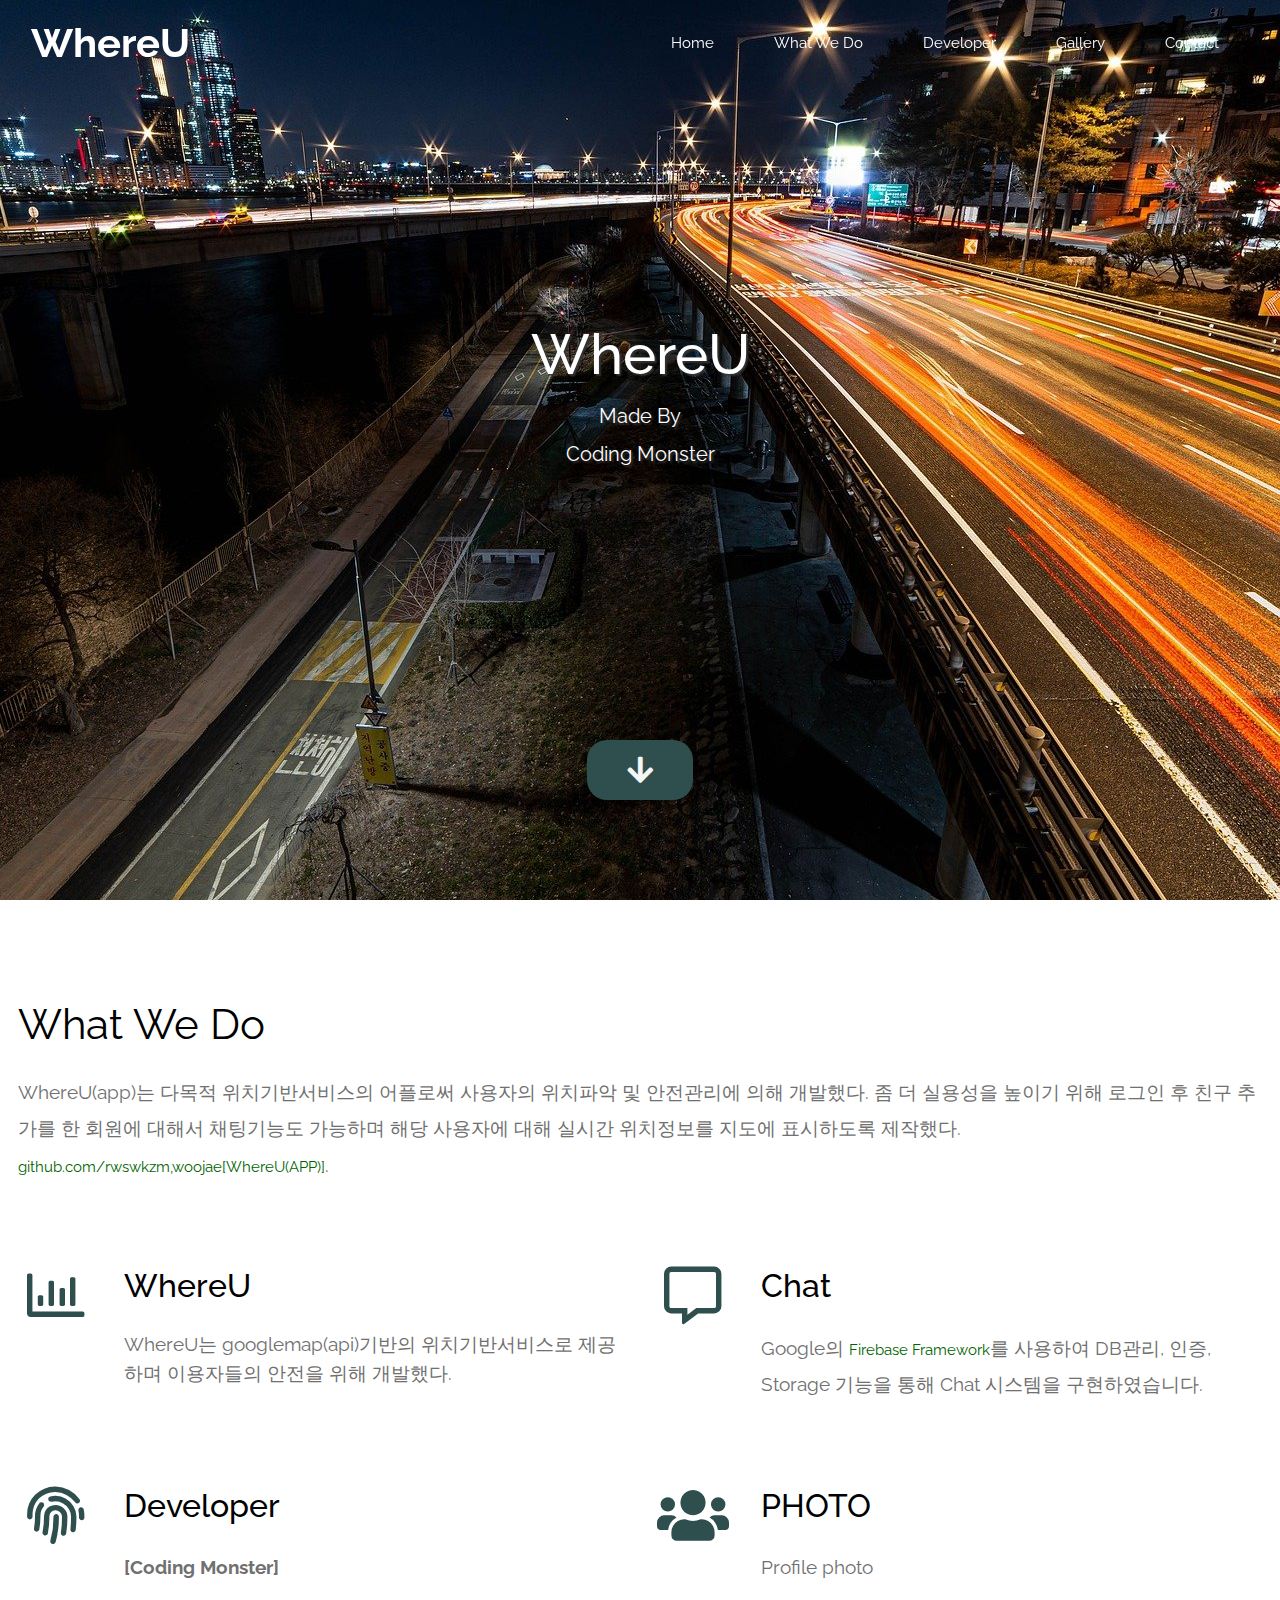
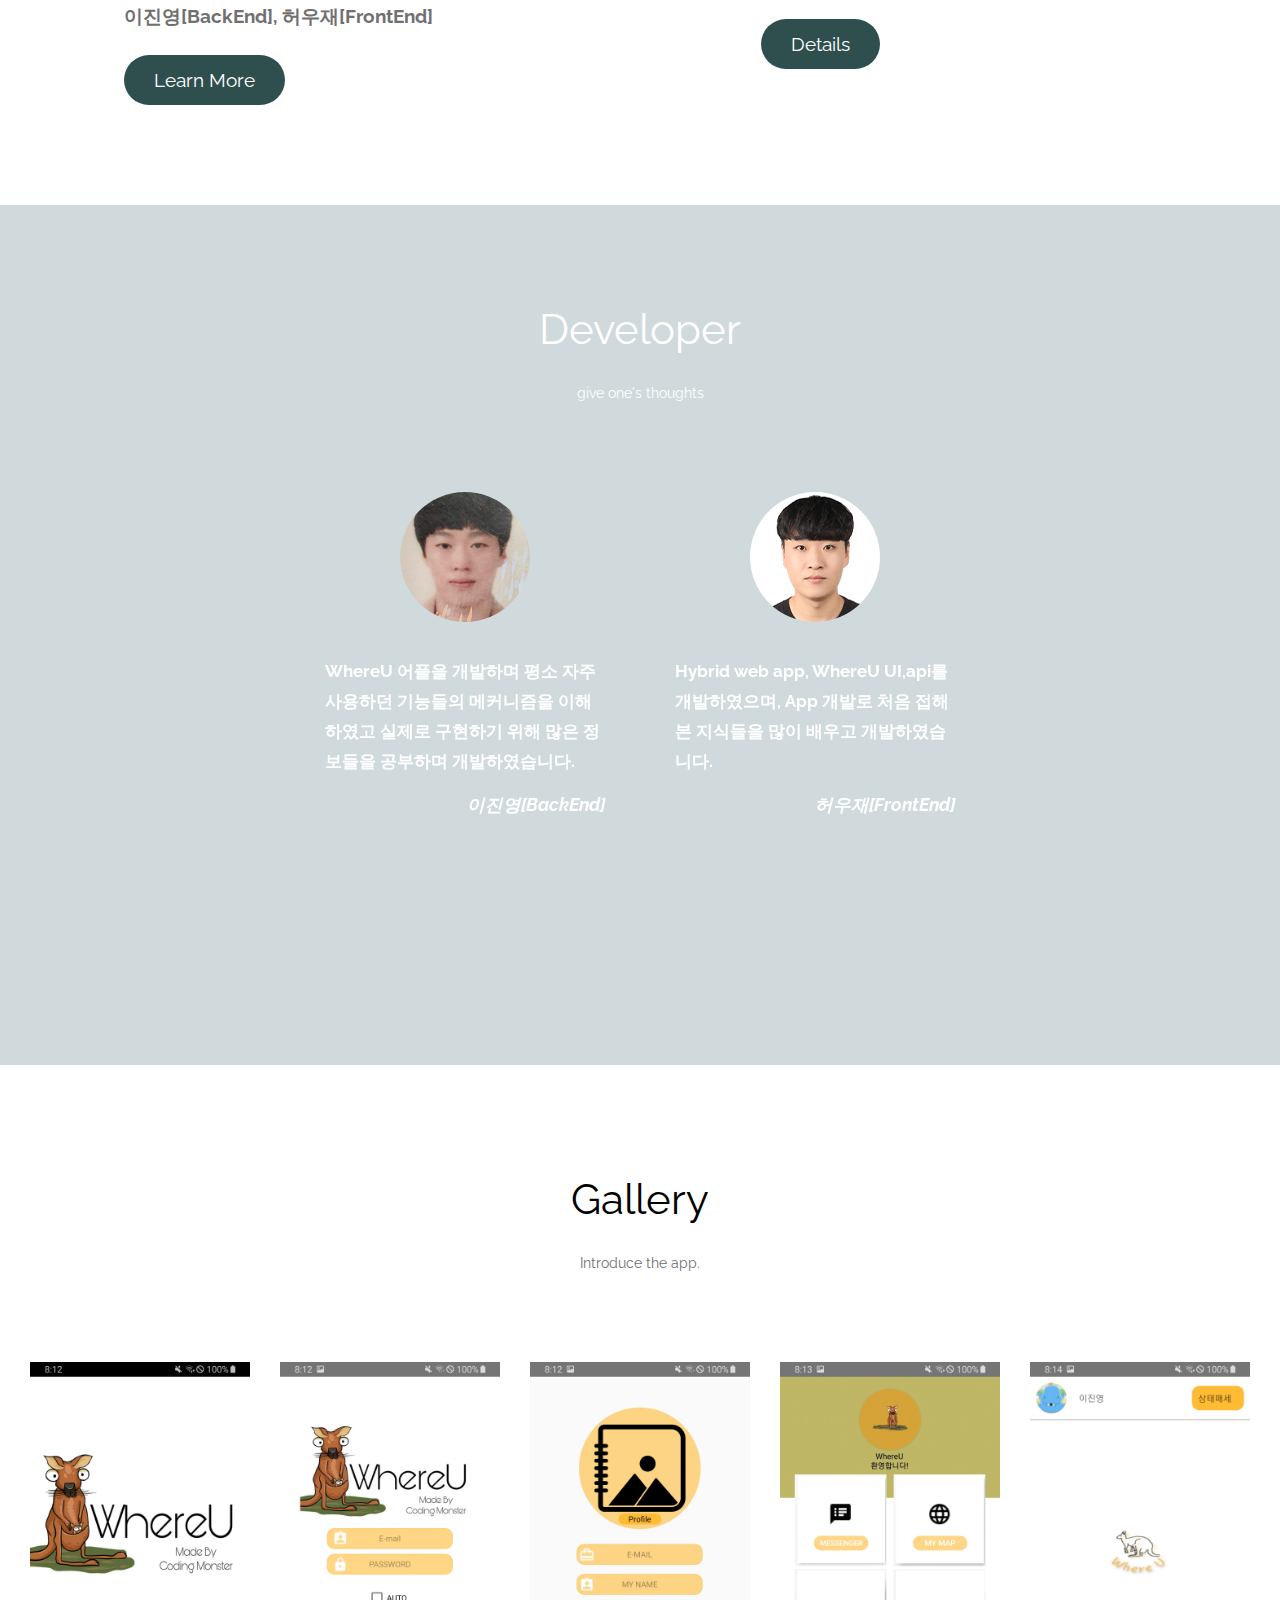
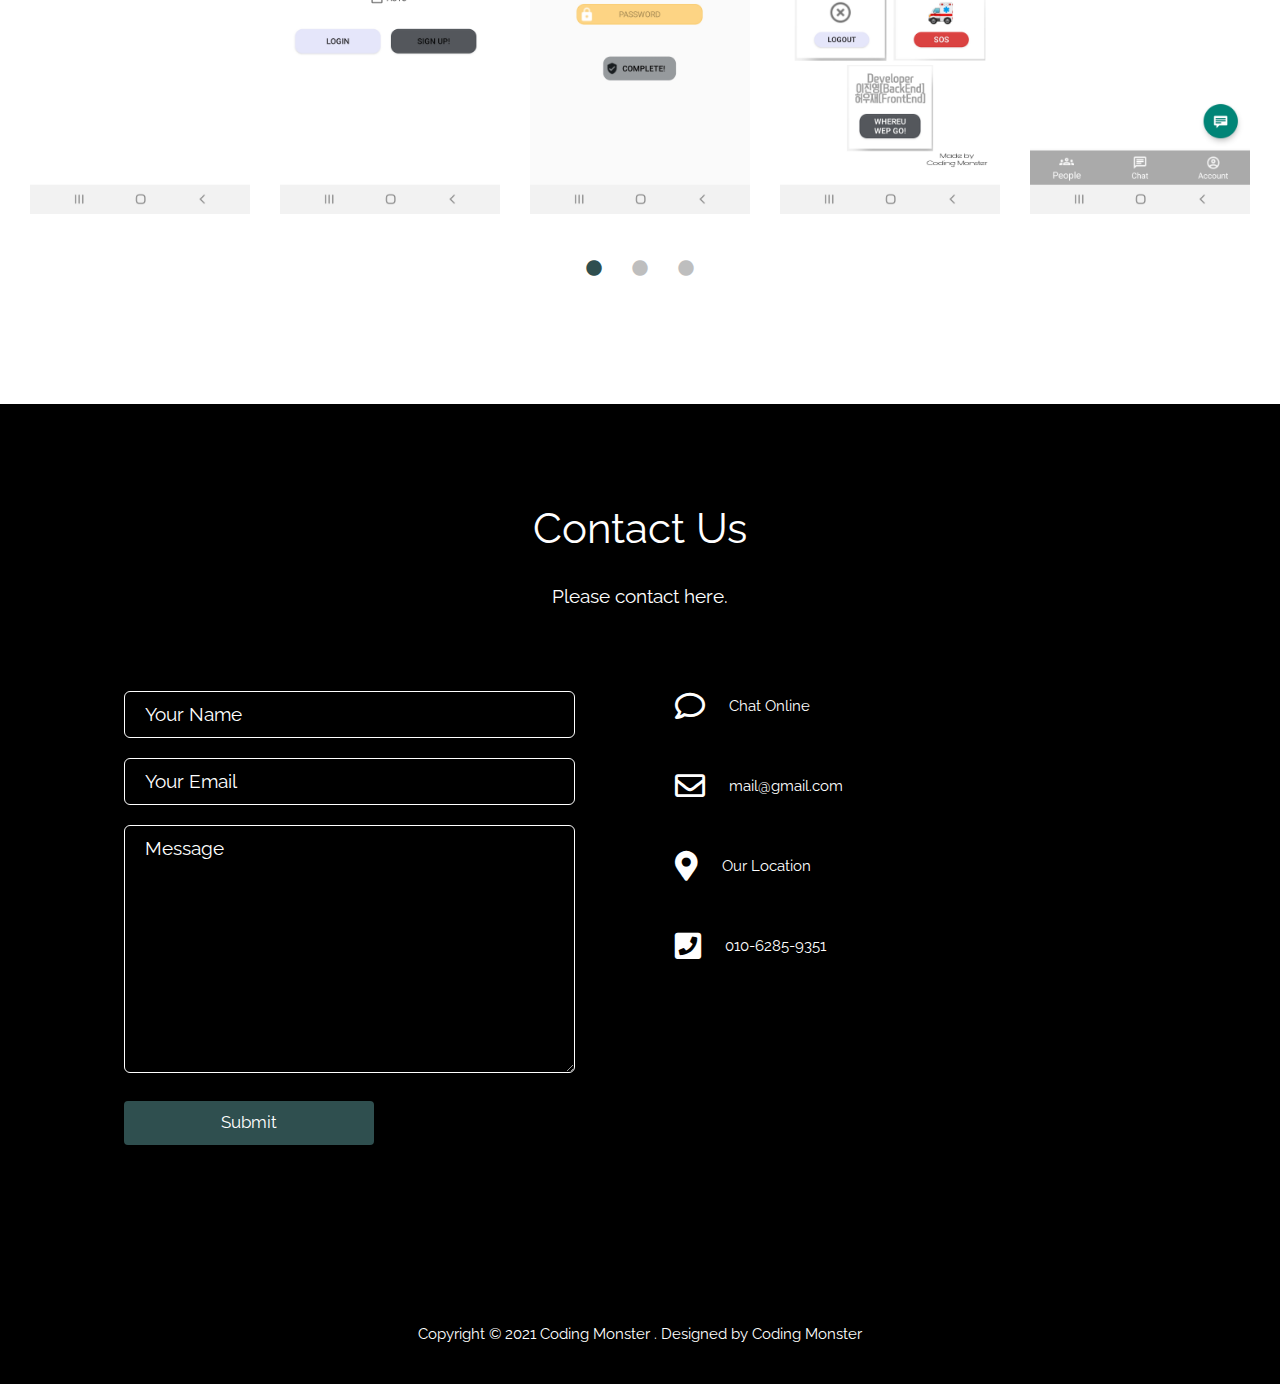
==== commit e23fe151: "Add files via upload" ====
--- a/WhereU/index.html
+++ b/WhereU/index.html
@@ -101,7 +101,7 @@
                     <div class="tm-intro-text-container">
                         <h2 class="tm-text-primary mb-4">Chat</h2>
                         <p class="mb-4 tm-intro-text">
-                          Chat(DB) <a rel="nofollow" href="https://console.firebase.google.com/u/1/project/whereu-6faf0/database/whereu-6faf0-default-rtdb/data">Realtime Firebase</a> 에 의해 채팅기능을 구현하였으며 단체채팅방, 프로필사진, .</p>
+                          Google의 <a rel="nofollow" href="https://console.firebase.google.com/u/1/project/whereu-6faf0/database/whereu-6faf0-default-rtdb/data">Firebase Framework</a>를 사용하여 DB관리, 인증, Storage 기능을 통해 Chat 시스템을 구현하였습니다.</p>
                     </div>
                 </div>
 
@@ -155,14 +155,14 @@
             <div class="mx-auto tm-gallery-container tm-gallery-container-2">
               <div class="tm-testimonials-carousel">
                 <figure class="tm-testimonial-item">
-                  <img src="img/heo1.gif" alt="Image" class="img-fluid mx-auto">
-                  <blockquote><strong>--------------------------------------------------------------------------------------------------</strong></blockquote>
+                  <img src="img/le.gif" alt="Image" class="img-fluid mx-auto">
+                  <blockquote><strong>WhereU 어플을 개발하며 평소 자주 사용하던 기능들의 메커니즘을 이해하였고 실제로 구현하기 위해 많은 정보들을 공부하며 개발하였습니다.</strong></blockquote>
                   <figcaption><strong>이진영[BackEnd]</strong></figcaption>
                 </figure>
 
                 <figure class="tm-testimonial-item">
                   <img src="img/heo1.gif" alt="Image" class="img-fluid mx-auto">
-                  <blockquote><strong>처음 접해본 APP을 개발하였는데 시작부터 난관을 만나 어려웠지만 차근차근 공부해가며 WhereU(app)을 개발하였습니다. 감사합니다.</strong></blockquote>
+                  <blockquote><strong>Hybrid web app, WhereU UI,api를 개발하였으며, App 개발로 처음 접해본 지식들을 많이 배우고 개발하였습니다.</strong></blockquote>
                   <figcaption><strong>허우재[FrontEnd]</strong></figcaption>
                 </figure>
               </div>
@@ -187,67 +187,67 @@
             <div class="col-12">
                 <div class="mx-auto tm-gallery-container">
                     <div class="grid tm-gallery">
-                      <a href="img/1 (1).jpg">
-                        <figure class="effect-honey tm-gallery-item">
-                          <img src="img/1 (1).jpg" alt="Image 1" class="img-fluid">
+                      <a href="img/back1 (1).jpg">
+                        <figure class="effect-honey tm-gallery-item">
+                          <img src="img/back1 (1).jpg" alt="Image 1" class="img-fluid">
                           <figcaption>
                             <h2><i>MainLoginActivity <span>Login Page</span></i></h2>
                           </figcaption>
                         </figure>
                       </a>
-                      <a href="img/1 (2).jpg">
-                        <figure class="effect-honey tm-gallery-item">
-                          <img src="img/1 (2).jpg" alt="Image 2" class="img-fluid">
+                      <a href="img/back1 (2).jpg">
+                        <figure class="effect-honey tm-gallery-item">
+                          <img src="img/back1 (2).jpg" alt="Image 2" class="img-fluid">
                           <figcaption>
                             <h2><i>LoginActivity <span>join membership</span></i></h2>
                           </figcaption>
                         </figure>
                       </a>
-                      <a href="img/1 (3).jpg">
-                        <figure class="effect-honey tm-gallery-item">
-                          <img src="img/1 (3).jpg" alt="Image 3" class="img-fluid">
-                          <figcaption>
-                            <h2><i><span>MainActivity</span> Choice window</i></h2>
-                          </figcaption>
-                        </figure>
-                      </a>
-                      <a href="img/1 (4).jpg">
-                        <figure class="effect-honey tm-gallery-item">
-                          <img src="img/1 (4).jpg" alt="Image 4" class="img-fluid">
-                          <figcaption>
-                            <h2><i>ChatActivity <span>People chat</span></i></h2>
-                          </figcaption>
-                        </figure>
-                      </a>
-                      <a href="img/1 (6).jpg">
-                        <figure class="effect-honey tm-gallery-item">
-                          <img src="img/1 (6).jpg" alt="Image 5" class="img-fluid">
+                      <a href="img/back1 (3).jpg">
+                        <figure class="effect-honey tm-gallery-item">
+                          <img src="img/back1 (3).jpg" alt="Image 3" class="img-fluid">
+                          <figcaption>
+                            <h2><i><span>login</span> User name</i></h2>
+                          </figcaption>
+                        </figure>
+                      </a>
+                      <a href="img/back1 (4).jpg">
+                        <figure class="effect-honey tm-gallery-item">
+                          <img src="img/back1 (4).jpg" alt="Image 4" class="img-fluid">
+                          <figcaption>
+                            <h2><i>MainActivity <span> list!</span></i></h2>
+                          </figcaption>
+                        </figure>
+                      </a>
+                      <a href="img/back1 (6).jpg">
+                        <figure class="effect-honey tm-gallery-item">
+                          <img src="img/back1 (9).jpg" alt="Image 5" class="img-fluid">
                           <figcaption>
                             <h2><i><span>Account</span> a personal profile</i></h2>
                           </figcaption>
                         </figure>
                       </a>
-                      <a href="img/1 (7).jpg">
-                        <figure class="effect-honey tm-gallery-item">
-                          <img src="img/1 (7).jpg" alt="Image 6" class="img-fluid">
+                      <a href="img/back1 (7).jpg">
+                        <figure class="effect-honey tm-gallery-item">
+                          <img src="img/back1 (11).jpg" alt="Image 6" class="img-fluid">
                           <figcaption>
                             <h2><i>User <span>room</span></i></h2>
                           </figcaption>
                         </figure>
                       </a>
-                      <a href="img/1 (9).jpg">
-                        <figure class="effect-honey tm-gallery-item">
-                          <img src="img/1 (9).jpg" alt="Image 7" class="img-fluid">
-                          <figcaption>
-                            <h2><i>MAPs <span>sangji</span></i></h2>
-                          </figcaption>
-                        </figure>
-                      </a>
-                      <a href="img/1 (10).jpg">
-                        <figure class="effect-honey tm-gallery-item">
-                          <img src="img/1 (10).jpg" alt="Image 8" class="img-fluid">
-                          <figcaption>
-                            <h2><i>My location <span>lat&long</span></i></h2>
+                      <a href="img/back1 (9).jpg">
+                        <figure class="effect-honey tm-gallery-item">
+                          <img src="img/back1 (7).jpg" alt="Image 7" class="img-fluid">
+                          <figcaption>
+                            <h2><i>MAPs <span>USER</span></i></h2>
+                          </figcaption>
+                        </figure>
+                      </a>
+                      <a href="img/back1 (10).jpg">
+                        <figure class="effect-honey tm-gallery-item">
+                          <img src="img/back1 (13).jpg" alt="Image 8" class="img-fluid">
+                          <figcaption>
+                            <h2><i>My location <span>User</span></i></h2>
                           </figcaption>
                         </figure>
                       </a>
